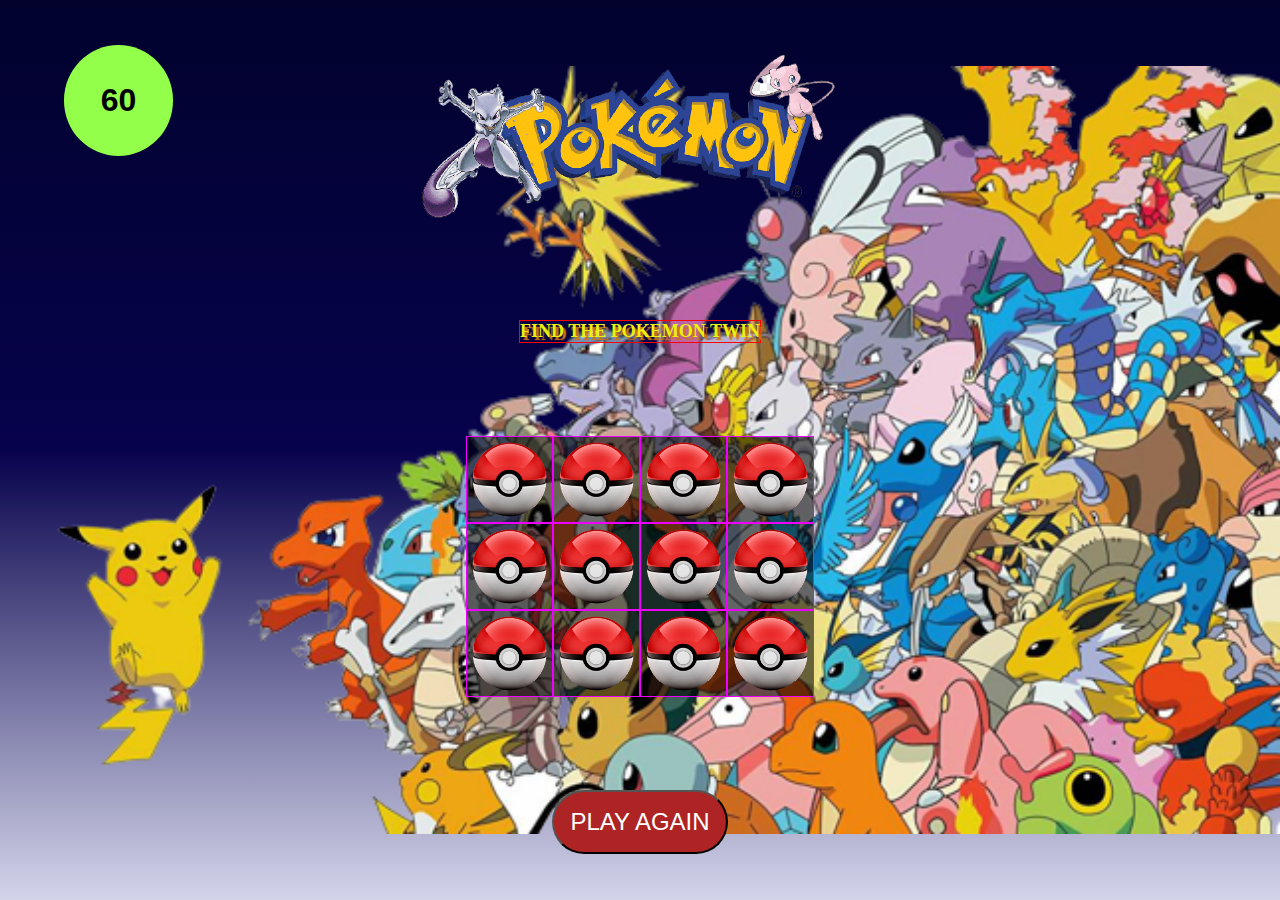
==== game.html @ 023eea2b "thank you timer" ====
<!DOCTYPE html>
<html lang="en">
  <head>
    <meta charset="UTF-8" />
    <meta http-equiv="X-UA-Compatible" content="IE=edge" />
    <meta name="viewport" content="width=device-width, initial-scale=1.0" />
    <title>Jack in the Box</title>
    <link rel="stylesheet" type="text/css" href="styles.css" />
  </head>
  <body>
    <div class="game-container">
      <section class="timer-header">
        <span class="countDown">60</span>
      </section>
      <header>
        <img src="images/PokeTitle-removebg-preview.png" height="180" />
      </header>
      <nav class="navclass">
        <h1>FIND THE POKEMON TWIN</h1>
      </nav>
      <article class="gameBoard">
        <div class="row">
          <div class="cell">
            <div class="circle" id="circle"></div>
          </div>
          <div class="cell">
            <div class="circle" id="circle"></div>
          </div>
          <div class="cell">
            <div class="circle" id="circle"></div>
          </div>
          <div class="cell">
            <div class="circle" id="circle"></div>
          </div>
        </div>
        <div class="row">
          <div class="cell">
            <div class="circle" id="circle"></div>
          </div>
          <div class="cell">
            <div class="circle" id="circle"></div>
          </div>
          <div class="cell">
            <div class="circle" id="circle"></div>
          </div>
          <div class="cell">
            <div class="circle" id="circle"></div>
          </div>
        </div>
        <div class="row">
          <div class="cell">
            <div class="circle" id="circle"></div>
          </div>
          <div class="cell">
            <div class="circle" id="circle"></div>
          </div>
          <div class="cell">
            <div class="circle" id="circle"></div>
          </div>
          <div class="cell">
            <div class="circle" id="circle"></div>
          </div>
        </div>
      </article>
      <button class="playAgainBtn">PLAY AGAIN</button>
    </div>
    <script src="js/game.js" type="module"></script>
  </body>
</html>
---- styles.css ----
@import url("https://fonts.cdnfonts.com/css/major-mono-display");
* {
  padding: 0;
  margin: 0;
  box-sizing: border-box;
}

img {
  max-width: 100%;
  display: block;
}

body {
  background: linear-gradient(
    to top,
    rgb(211, 212, 234),
    rgb(7, 2, 76),
    rgb(2, 2, 45)
  );
}

.timer-header {
  top: 5%;
  left: 5%;
  padding: 2.3rem;
  position: absolute;
  border-radius: 100%;
  background-color: rgb(147, 255, 75);
}

.countDown {
  font-family: "Major Mono Display", sans-serif;
  font-size: 2rem;
  font-weight: bolder;
  color: black;
}
.game-container {
  display: flex;
  align-items: center;
  flex-direction: column;
  justify-content: space-around;
  width: 100vw;
  height: 100vh;
  background-size: contain;
  background-repeat: no-repeat;
  background-position: right;
  background-image: url(images/PokeWallpaper.png);
  position: relative;
}

.game-container nav {
  border: solid 1px red;
}

.gameBoard {
  display: flex;
  display: flex;
  flex-wrap: wrap;
  flex-direction: column;
  justify-content: center;
}

.row {
  width: 100%;
  background-color: rgb(0 0 0 / 57%);
}

.game-container article .cell {
  display: table-cell;
  padding: 5px;
  margin: 5px;
  border: solid 1px rgb(238, 0, 255);
}

h1 {
  text-align: center;
  font-family: "Pacifico", cursive;
  text-shadow: 3px 3px 1px rgb(205, 116, 21);
  color: rgb(236, 240, 12);
  font-size: 18px;
}

.circle {
  width: 75px;
  height: 75px;
  border-radius: 50%;
  background-image: url(images/PokeBall.png);
  background-size: 100% 100%;
  transition: all 0.5s;
}

.rotateCircle {
  background-color: green;
  background-image: url(images/pikapika.jpg);
}
.playAgainBtn {
  padding: 1rem;
  border-radius: 2rem;
  background-color: #ae2323;
  font-size: 1.5rem;
  color: white;
}
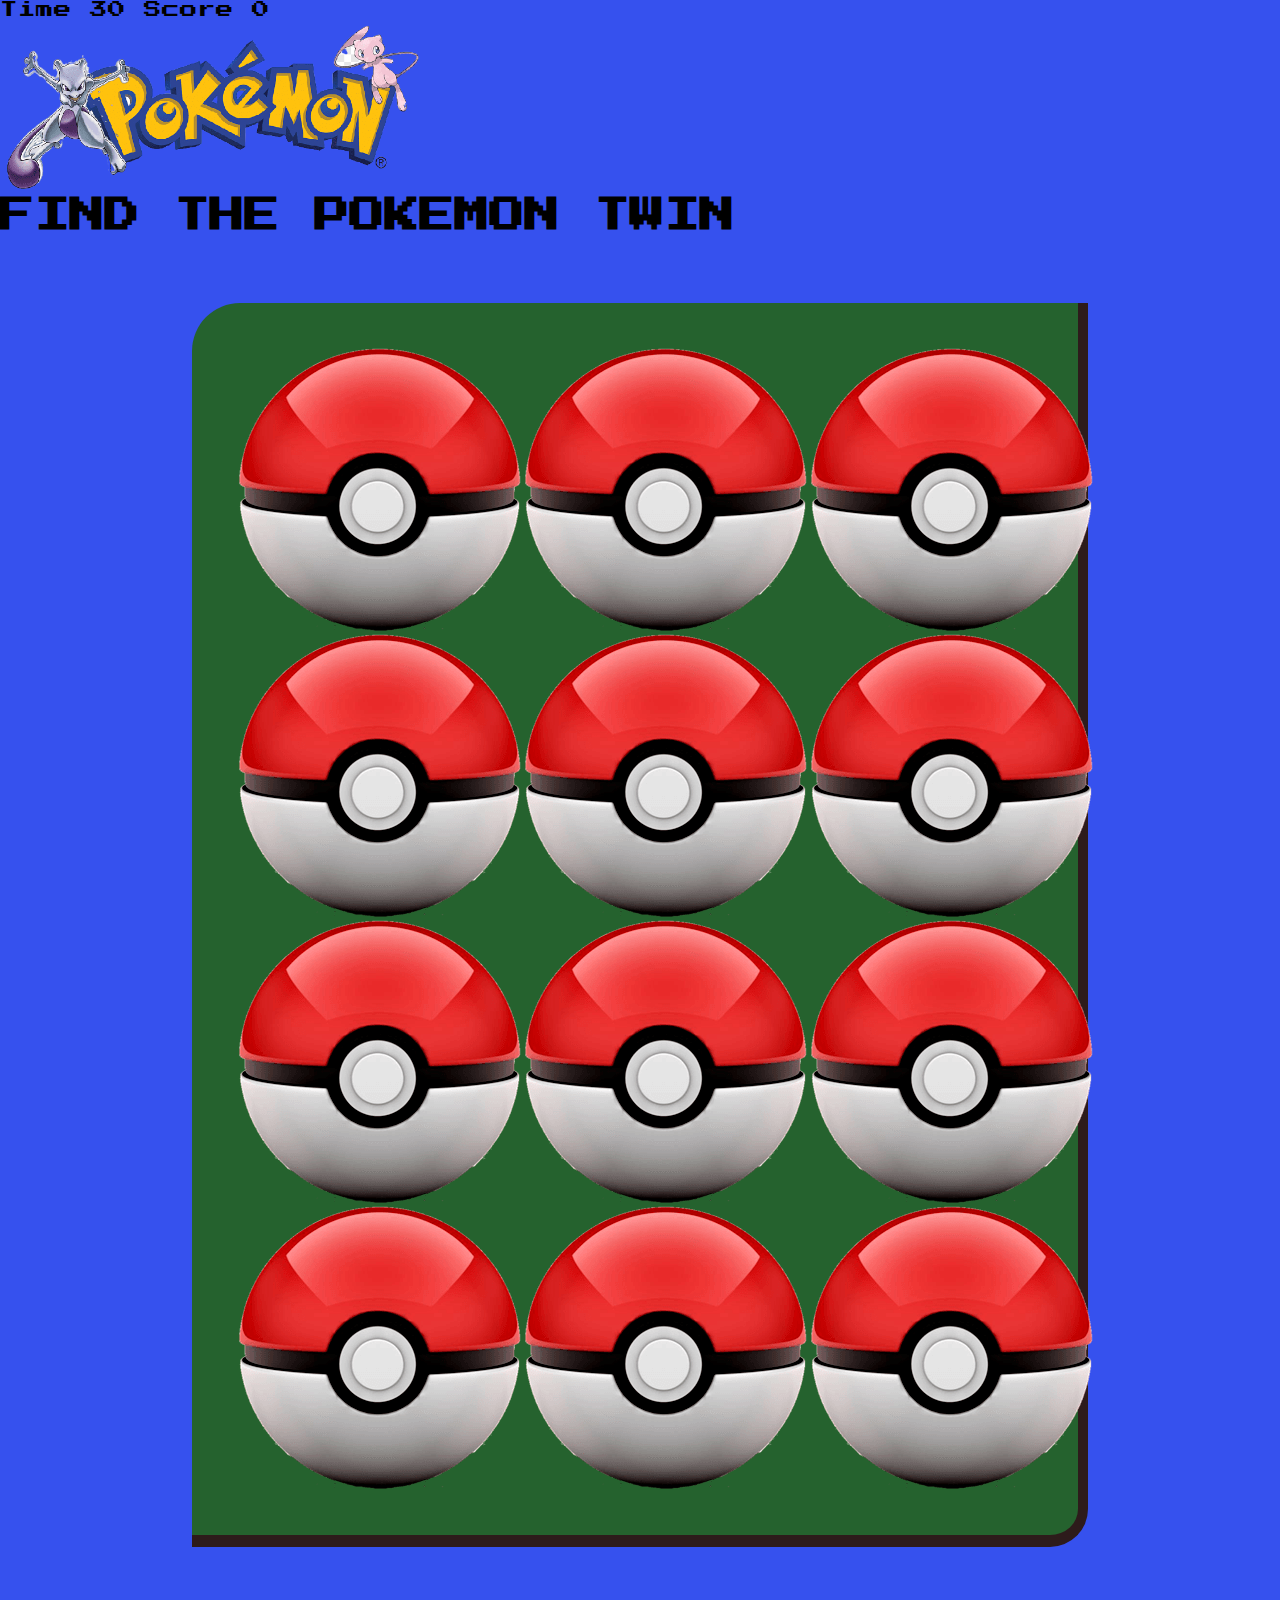
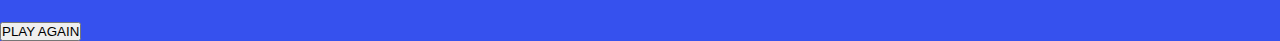
==== commit 12d6bb72: "stoping time after wining" ====
--- a/game.html
+++ b/game.html
@@ -5,12 +5,15 @@
     <meta http-equiv="X-UA-Compatible" content="IE=edge" />
     <meta name="viewport" content="width=device-width, initial-scale=1.0" />
     <title>Jack in the Box</title>
-    <link rel="stylesheet" type="text/css" href="styles.css" />
+    <link rel="stylesheet" href="css/game.css" />
   </head>
   <body>
     <div class="game-container">
       <section class="timer-header">
-        <span class="countDown">60</span>
+        <label for="time">Time</label>
+        <span class="countDown" id="time">30</span>
+        <label for="score">Score</label>
+        <span class="score" id="score">0</span>
       </section>
       <header>
         <img src="images/PokeTitle-removebg-preview.png" height="180" />
@@ -21,44 +24,44 @@
       <article class="gameBoard">
         <div class="row">
           <div class="cell">
-            <div class="circle" id="circle"></div>
+            <img src="images/PokeBall.png" class="circle" alt="pokemon-cell" />
           </div>
           <div class="cell">
-            <div class="circle" id="circle"></div>
+            <img src="images/PokeBall.png" class="circle" alt="pokemon-cell" />
           </div>
           <div class="cell">
-            <div class="circle" id="circle"></div>
+            <img src="images/PokeBall.png" class="circle" alt="pokemon-cell" />
           </div>
           <div class="cell">
-            <div class="circle" id="circle"></div>
+            <img src="images/PokeBall.png" class="circle" alt="pokemon-cell" />
           </div>
         </div>
         <div class="row">
           <div class="cell">
-            <div class="circle" id="circle"></div>
+            <img src="images/PokeBall.png" class="circle" alt="pokemon-cell" />
           </div>
           <div class="cell">
-            <div class="circle" id="circle"></div>
+            <img src="images/PokeBall.png" class="circle" alt="pokemon-cell" />
           </div>
           <div class="cell">
-            <div class="circle" id="circle"></div>
+            <img src="images/PokeBall.png" class="circle" alt="pokemon-cell" />
           </div>
           <div class="cell">
-            <div class="circle" id="circle"></div>
+            <img src="images/PokeBall.png" class="circle" alt="pokemon-cell" />
           </div>
         </div>
         <div class="row">
           <div class="cell">
-            <div class="circle" id="circle"></div>
+            <img src="images/PokeBall.png" class="circle" alt="pokemon-cell" />
           </div>
           <div class="cell">
-            <div class="circle" id="circle"></div>
+            <img src="images/PokeBall.png" class="circle" alt="pokemon-cell" />
           </div>
           <div class="cell">
-            <div class="circle" id="circle"></div>
+            <img src="images/PokeBall.png" class="circle" alt="pokemon-cell" />
           </div>
           <div class="cell">
-            <div class="circle" id="circle"></div>
+            <img src="images/PokeBall.png" class="circle" alt="pokemon-cell" />
           </div>
         </div>
       </article>
--- a/css/game.css
+++ b/css/game.css
@@ -0,0 +1,68 @@
+@import url('https://fonts.googleapis.com/css2?family=Press+Start+2P&display=swap');
+* {
+
+    margin: 0;
+    padding: 0;
+    box-sizing: border-box;
+
+}
+
+html {
+
+    font-size: 1.1rem;
+    font-family: 'Press Start 2P';
+}
+
+body {
+
+    background-color: rgb(54, 81, 238);
+
+
+}
+
+
+.timer{
+
+    position: absolute;
+    left: 98%;
+    padding: 1.8rem;
+    font-size: 1.7rem;
+    color: whitesmoke;
+
+   
+}
+.gameBoard {
+
+ 
+   width: 70%;
+   padding: 2.5rem;
+   display: flex;
+   margin: 4rem auto;
+   flex-direction: row;
+   justify-content: space-evenly;
+   border-radius: 48px 0px 38px 0px;
+   border-right: 10px solid rgb(45, 27, 27);
+   border-bottom: 12px solid rgb(45, 27, 27);
+   background-color: rgb(37, 98, 46);
+    
+}
+
+.gameBoard-zones {
+
+  margin: 1.5rem;
+  list-style: none;
+
+
+
+}
+
+.zone  {
+
+    width: 40px;
+    height: 40px;
+    padding: 2.3rem;
+    margin: 1rem;
+    border: 3px solid rgb(126, 177, 132);
+    
+}
+
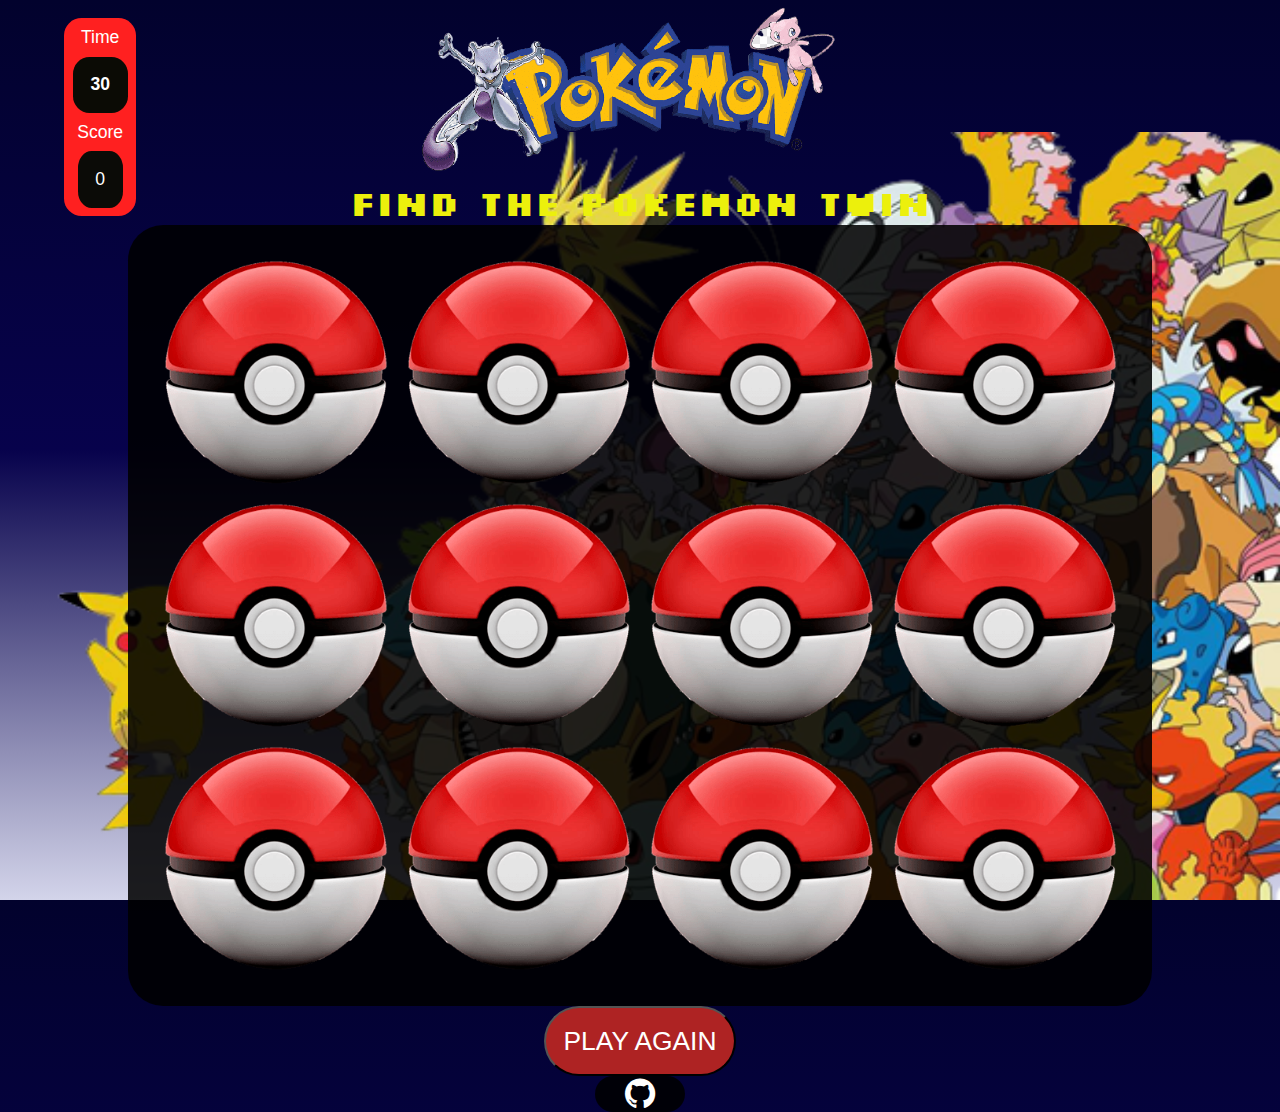
==== commit 7a5957b3: "git icon added" ====
--- a/game.html
+++ b/game.html
@@ -6,6 +6,11 @@
     <meta name="viewport" content="width=device-width, initial-scale=1.0" />
     <title>Jack in the Box</title>
     <link rel="stylesheet" href="css/game.css" />
+    <link rel="stylesheet" href="css/mediaQuery.css">
+    <link
+    rel="stylesheet"
+    href="https://maxcdn.bootstrapcdn.com/font-awesome/4.4.0/css/font-awesome.min.css"
+  />
   </head>
   <body>
     <div class="game-container">
@@ -66,6 +71,11 @@
         </div>
       </article>
       <button class="playAgainBtn">PLAY AGAIN</button>
+      <footer class="footerContainer">
+        <a href="https://github.com/setare-sabouri/pokemonBoard"
+          ><i class="fa fa-github fa-2x fa_custom"></i
+        ></a>
+      </footer>
     </div>
     <script src="js/game.js" type="module"></script>
   </body>
--- a/css/game.css
+++ b/css/game.css
@@ -1,68 +1,113 @@
-@import url('https://fonts.googleapis.com/css2?family=Press+Start+2P&display=swap');
+@import url("https://fonts.googleapis.com/css2?family=Press+Start+2P&display=swap");
+@import url("https://fonts.googleapis.com/css2?family=Silkscreen&display=swap");
+
 * {
-
-    margin: 0;
-    padding: 0;
-    box-sizing: border-box;
-
+  margin: 0;
+  padding: 0;
+  box-sizing: border-box;
+}
+img {
+  max-width: 100%;
+  display: block;
 }
 
 html {
-
-    font-size: 1.1rem;
-    font-family: 'Press Start 2P';
+  font-size: 1.1rem;
+  font-family: "Press Start 2P";
+  text-align: center;
+}
+body {
+  background: linear-gradient(
+    to top,
+    rgb(211, 212, 234),
+    rgb(7, 2, 76),
+    rgb(2, 2, 45)
+  );
+}
+label {
+  color: white;
+}
+.game-container {
+  display: flex;
+  align-items: center;
+  flex-direction: column;
+  justify-content: space-evenly;
+  width: 100vw;
+  height: 100vh;
+  background-image: url(../images/PokeWallpaper.png);
+  background-size: contain;
+  background-repeat: no-repeat;
+  background-position: bottom right;
+}
+.timer-header {
+  top: 2%;
+  left: 5%;
+  position: absolute;
+  font-family: "Major Mono Display", sans-serif;
+  color: black;
+  font-size: 1rem;
+  display: flex;
+  flex-direction: column;
+  background-color: #ff2020;
+  padding: 0.5rem;
+  border-radius: 1rem;
+  gap: 0.5rem;
+  align-items: center;
+}
+.navclass h1 {
+  color: rgb(236, 240, 12);
+  font-size: 2rem;
+  font-family: "Silkscreen", cursive;
+}
+.countDown {
+  padding: 1rem;
+  border-radius: 30%;
+  background-color: rgb(11, 11, 5);
+  color: white;
+  font-weight: bolder;
+}
+.score {
+  padding: 1rem;
+  border-radius: 30%;
+  background-color: rgb(11, 11, 7);
+  color: white;
+}
+.gameBoard {
+  display: flex;
+  flex-wrap: wrap;
+  width: 80%;
+  background-color: rgb(0 0 0 / 87%);
+  border-radius: 2rem;
+  padding: 1.5rem;
 }
 
-body {
-
-    background-color: rgb(54, 81, 238);
-
-
+.row {
+  width: 100%;
+  display: flex;
 }
 
-
-.timer{
-
-    position: absolute;
-    left: 98%;
-    padding: 1.8rem;
-    font-size: 1.7rem;
-    color: whitesmoke;
-
-   
-}
-.gameBoard {
-
- 
-   width: 70%;
-   padding: 2.5rem;
-   display: flex;
-   margin: 4rem auto;
-   flex-direction: row;
-   justify-content: space-evenly;
-   border-radius: 48px 0px 38px 0px;
-   border-right: 10px solid rgb(45, 27, 27);
-   border-bottom: 12px solid rgb(45, 27, 27);
-   background-color: rgb(37, 98, 46);
-    
+.game-container article .cell {
+  padding: 0.5rem;
+  width: 25%;
 }
 
-.gameBoard-zones {
-
-  margin: 1.5rem;
-  list-style: none;
-
-
-
+.circle {
+  border-radius: 50%;
+  transition: all 1s;
+  width: 100%;
 }
-
-.zone  {
-
-    width: 40px;
-    height: 40px;
-    padding: 2.3rem;
-    margin: 1rem;
-    border: 3px solid rgb(126, 177, 132);
-    
+.playAgainBtn {
+  padding: 1rem;
+  border-radius: 2rem;
+  background-color: #ae2323;
+  font-size: 1.5rem;
+  color: white;
 }
-
+.footerContainer{
+  width: 7%;
+  background-color:  rgb(0 0 0 / 87%);
+  border-radius: 2rem;
+}
+.footerContainer a{
+  color: white ;
+}